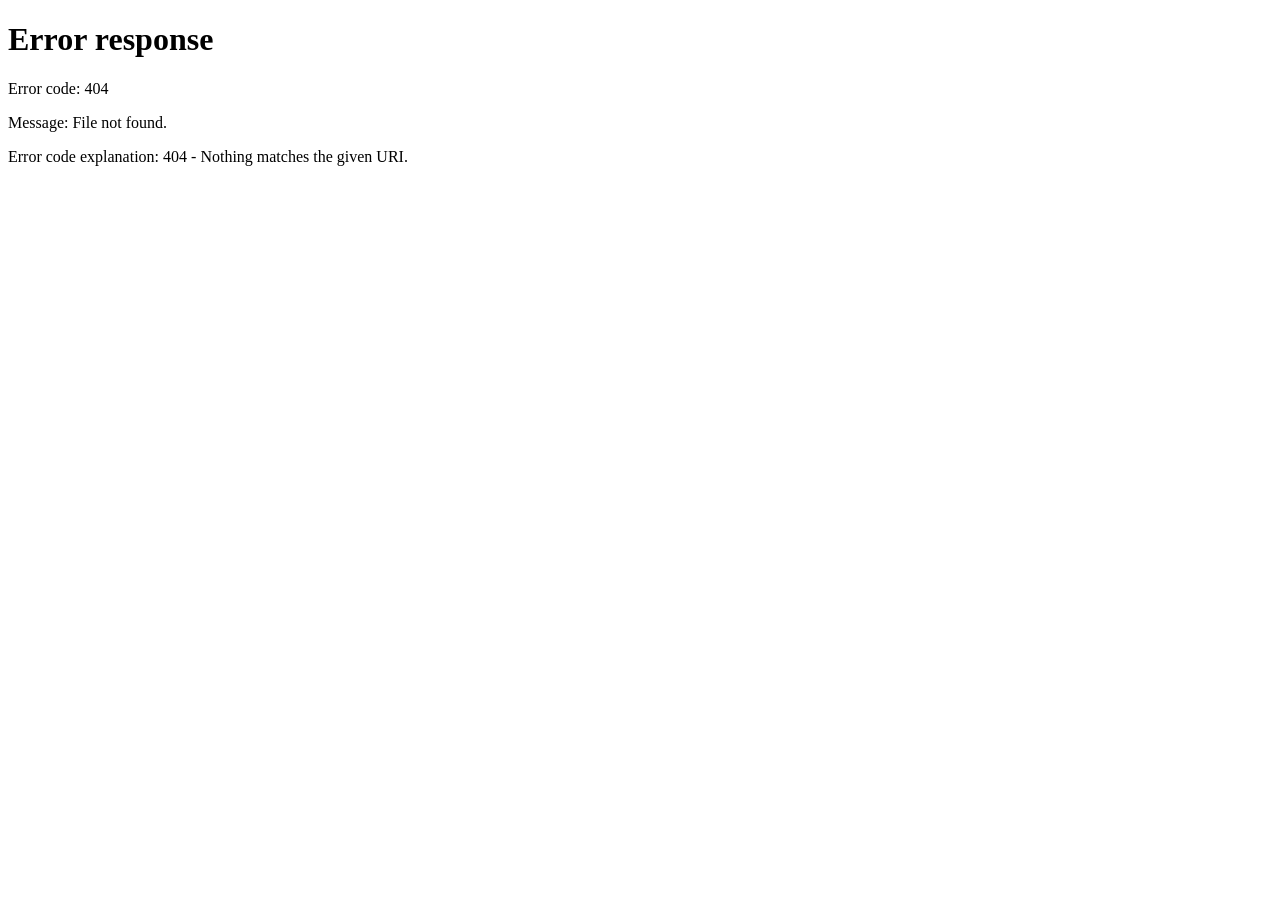
==== web-app/index.html @ ee0d389c "feat: add interactive Members tab synced with mobile logins and Catalog search view" ====
<!DOCTYPE html>
<html lang="en">
<head>
  <meta charset="UTF-8">
  <meta name="viewport" content="width=device-width, initial-scale=1.0">
  <title>Kensington Community Library - Web Dashboard</title>
  <link rel="stylesheet" href="../css/desktop.css">

  <style>
    .nav-tabs {
      display: flex;
      gap: 12px;
      margin-bottom: 24px;
      border-bottom: 2px solid #cbd5e1;
      padding-bottom: 8px;
    }
    .tab-btn {
      padding: 10px 18px;
      border: none;
      background: transparent;
      font-size: 1rem;
      font-weight: bold;
      color: #64748b;
      cursor: pointer;
      border-radius: 6px;
    }
    .tab-btn.active {
      background: #065a82;
      color: #ffffff;
    }
    .view-panel {
      display: none;
    }
    .view-panel.active {
      display: block;
    }
    .member-table, .catalog-table {
      width: 100%;
      border-collapse: collapse;
      margin-top: 12px;
      background: #ffffff;
      border-radius: 8px;
      overflow: hidden;
      border: 1px solid #cbd5e1;
    }
    .member-table th, .member-table td,
    .catalog-table th, .catalog-table td {
      padding: 12px 16px;
      text-align: left;
      border-bottom: 1px solid #e2e8f0;
    }
    .member-table th, .catalog-table th {
      background: #f1f5f9;
      color: #1e293b;
    }
    .badge-active {
      background: #27ae60;
      color: #fff;
      padding: 3px 8px;
      border-radius: 12px;
      font-size: 0.75rem;
      font-weight: bold;
    }
  </style>

  <script>
    // Desktop Auth Guard
    if (localStorage.getItem('abts_authenticated') !== 'true') {
      window.location.href = 'login.html';
    }
  </script>
</head>
<body>

  <!-- Header Banner -->
  <header class="desktop-header" id="main-header" style="background: #065a82; color: #fff; padding: 16px 32px; display: flex; justify-content: space-between; align-items: center;">
    <div>
      <h1 style="font-size: 1.4rem; font-weight: bold;">Kensington Community Library Dashboard</h1>
      <p style="font-size: 0.85rem; opacity: 0.9;" id="nav-user-identity">Member: Loading...</p>
    </div>

    <div style="display: flex; align-items: center; gap: 16px;">
      <button onclick="toggleTheme()" id="theme-btn" style="padding: 8px 14px; border: 1px solid #cbd5e1; border-radius: 6px; cursor: pointer; background: #ffffff; color: #1e293b;">
        🌙 Dark Mode
      </button>
      <button onclick="handleLogout()" style="padding: 8px 14px; background: #e74c3c; color: #ffffff; border: none; border-radius: 6px; cursor: pointer; font-weight: bold;">
        Sign Out
      </button>
    </div>
  </header>

  <!-- Main Content Area -->
  <main class="desktop-content" style="padding: 32px; max-width: 1200px; margin: 0 auto;">
    
    <!-- Navigation Tabs (Dashboard, Members, Catalog) -->
    <div class="nav-tabs">
      <button class="tab-btn active" onclick="switchTab('dashboard', this)">📊 Dashboard</button>
      <button class="tab-btn" onclick="switchTab('members', this)">👥 Members</button>
      <button class="tab-btn" onclick="switchTab('catalog', this)">📚 Catalog</button>
    </div>

    <!-- PANEL 1: DASHBOARD OVERVIEW -->
    <div id="view-dashboard" class="view-panel active">
      <section style="margin-bottom: 24px;">
        <h2 id="desktop-greeting">Welcome back!</h2>
        <p id="desktop-account-info">Active Library Member Account</p>
      </section>

      <div style="display: grid; grid-template-columns: 2fr 1fr; gap: 24px;">
        <!-- Active Loans -->
        <section class="card-section">
          <h3>Active Borrowed Books</h3>
          <div style="display: flex; flex-direction: column; gap: 12px; margin-top: 12px;">
            <div class="carousel-card" style="padding: 16px; border: 1px solid #cbd5e1; border-radius: 8px; background: #fff;">
              <h4>1984</h4>
              <p style="color: #64748b; font-size: 0.88rem;">George Orwell • Due in 2 Days (Sep 5, 2026)</p>
            </div>
            <div class="carousel-card" style="padding: 16px; border: 1px solid #cbd5e1; border-radius: 8px; background: #fff;">
              <h4>To Kill a Mockingbird</h4>
              <p style="color: #64748b; font-size: 0.88rem;">Harper Lee • Due in 10 Days (Sep 13, 2026)</p>
            </div>
          </div>
        </section>

        <!-- Digital ID Summary -->
        <section class="card-section">
          <h3>Digital Membership</h3>
          <div class="carousel-card" style="padding: 20px; border: 1px solid #cbd5e1; border-radius: 8px; text-align: center; margin-top: 12px; background: #fff;">
            <p><strong>Member Status:</strong> <span class="badge-active">ACTIVE</span></p>
            <h3 id="desktop-id-name" style="margin-top: 8px;">Jane Doe</h3>
            <p id="desktop-id-code" style="color: #64748b; font-size: 0.85rem;">ID: M-1001-2026</p>
            <p style="font-family: monospace; letter-spacing: 2px; margin-top: 12px; font-size: 1.1rem;">||||| | |||| ||| |||||</p>
          </div>
        </section>
      </div>
    </div>

    <!-- PANEL 2: MEMBERS MANAGEMENT -->
    <div id="view-members" class="view-panel">
      <h3>Registered & Recently Logged-In Members</h3>
      <p style="color: #64748b; font-size: 0.9rem; margin-top: 4px;">Live session synchronized with the Mobile Library Application.</p>
      
      <table class="member-table" id="memberTable">
        <thead>
          <tr>
            <th>Member Name</th>
            <th>Email Address</th>
            <th>Member ID</th>
            <th>Status</th>
            <th>Last Active Device</th>
          </tr>
        </thead>
        <tbody id="member-table-body">
          <!-- Dynamic row loaded via JS -->
          <tr>
            <td>Jane Doe</td>
            <td>jane.doe@kensington.org</td>
            <td>M-1001-2026</td>
            <td><span class="badge-active">ACTIVE</span></td>
            <td>Mobile App</td>
          </tr>
        </tbody>
      </table>
    </div>

    <!-- PANEL 3: CATALOG SEARCH -->
    <div id="view-catalog" class="view-panel">
      <h3>Library Book Catalog</h3>
      <input type="text" id="catalog-search-input" onkeyup="filterCatalog()" placeholder="🔍 Type title or author..." style="width: 100%; padding: 12px; border: 1px solid #cbd5e1; border-radius: 8px; margin: 12px 0;">
      
      <table class="catalog-table" id="catalogTable">
        <thead>
          <tr>
            <th>Book Title</th>
            <th>Author</th>
            <th>Genre / Category</th>
            <th>Status</th>
          </tr>
        </thead>
        <tbody>
          <tr>
            <td>1984</td>
            <td>George Orwell</td>
            <td>Dystopian / Fiction</td>
            <td><span style="color: #e67e22; font-weight: bold;">Checked Out</span></td>
          </tr>
          <tr>
            <td>To Kill a Mockingbird</td>
            <td>Harper Lee</td>
            <td>Classic / Fiction</td>
            <td><span style="color: #e67e22; font-weight: bold;">Checked Out</span></td>
          </tr>
          <tr>
            <td>The Great Gatsby</td>
            <td>F. Scott Fitzgerald</td>
            <td>Classic Literature</td>
            <td><span style="color: #27ae60; font-weight: bold;">Available</span></td>
          </tr>
          <tr>
            <td>Pride and Prejudice</td>
            <td>Jane Austen</td>
            <td>Romance / Classic</td>
            <td><span style="color: #27ae60; font-weight: bold;">Available</span></td>
          </tr>
        </tbody>
      </table>
    </div>

  </main>

  <script>
    document.addEventListener("DOMContentLoaded", () => {
      const name = localStorage.getItem('abts_user_name') || 'Jane Doe';
      const email = localStorage.getItem('abts_user_email') || 'jane.doe@kensington.org';
      
      // Update User Identity across dashboard
      document.getElementById('nav-user-identity').textContent = `Member: ${name} (${email})`;
      document.getElementById('desktop-greeting').textContent = `Welcome back, ${name} 👋`;
      document.getElementById('desktop-account-info').textContent = `Account: ${email} | Kensington Main Branch`;
      document.getElementById('desktop-id-name').textContent = name;
      document.getElementById('desktop-id-code').textContent = `ID: M-${email.substring(0, 4).toUpperCase()}-2026`;

      // Update Members Table with Logged-In Mobile User
      const tbody = document.getElementById('member-table-body');
      tbody.innerHTML = `
        <tr>
          <td><strong>${name}</strong></td>
          <td>${email}</td>
          <td>M-${email.substring(0, 4).toUpperCase()}-2026</td>
          <td><span class="badge-active">ONLINE</span></td>
          <td>Mobile App / Web Portal</td>
        </tr>
        <tr>
          <td>Jane Doe</td>
          <td>jane.doe@kensington.org</td>
          <td>M-1001-2026</td>
          <td><span class="badge-active">ACTIVE</span></td>
          <td>Mobile App</td>
        </tr>
      `;

      // Apply Dark Mode if active
      if (localStorage.getItem('abts_theme') === 'dark') {
        applyDarkTheme(true);
      }
    });

    // Tab Switching Logic
    function switchTab(tabName, btnElement) {
      document.querySelectorAll('.tab-btn').forEach(b => b.classList.remove('active'));
      document.querySelectorAll('.view-panel').forEach(p => p.classList.remove('active'));

      btnElement.classList.add('active');
      document.getElementById(`view-${tabName}`).classList.add('active');
    }

    // Live Catalog Filter
    function filterCatalog() {
      const query = document.getElementById('catalog-search-input').value.toLowerCase();
      const rows = document.querySelectorAll('#catalogTable tbody tr');

      rows.forEach(row => {
        const text = row.textContent.toLowerCase();
        row.style.display = text.includes(query) ? "" : "none";
      });
    }

    // Global Theme Toggle
    function toggleTheme() {
      const isDark = localStorage.getItem('abts_theme') !== 'dark';
      localStorage.setItem('abts_theme', isDark ? 'dark' : 'light');
      applyDarkTheme(isDark);
    }

    function applyDarkTheme(isDark) {
      document.body.style.backgroundColor = isDark ? "#0f172a" : "#f8fafc";
      document.body.style.color = isDark ? "#f8fafc" : "#1e293b";

      const header = document.getElementById('main-header');
      if (header) header.style.backgroundColor = isDark ? "#1e293b" : "#065a82";

      const cards = document.querySelectorAll('.carousel-card, .member-table, .catalog-table');
      cards.forEach(card => {
        card.style.backgroundColor = isDark ? "#1e293b" : "#ffffff";
        card.style.color = isDark ? "#f8fafc" : "#1e293b";
        card.style.borderColor = isDark ? "#334155" : "#cbd5e1";
      });

      const btn = document.getElementById('theme-btn');
      if (btn) {
        btn.textContent = isDark ? "☀️ Light Mode" : "🌙 Dark Mode";
        btn.style.backgroundColor = isDark ? "#334155" : "#ffffff";
        btn.style.color = isDark ? "#ffffff" : "#1e293b";
      }
    }

    function handleLogout() {
      localStorage.removeItem('abts_authenticated');
      localStorage.removeItem('abts_user_name');
      localStorage.removeItem('abts_user_email');
      alert("Signed out of Desktop Portal. Returning to login screen.");
      window.location.href = 'login.html';
    }
  </script>
</body>
</html>
---- css/desktop.css ----
/* Base Resets & Layout */
* {
  margin: 0;
  padding: 0;
  box-sizing: border-box;
  font-family: 'Segoe UI', Tahoma, Geneva, Verdana, sans-serif;
}

body {
  background-color: #f4f6f9;
  color: #333;
}

.app-header {
  background-color: #1a252f;
  color: #fff;
  padding: 1rem 2rem;
  display: flex;
  justify-content: space-between;
  align-items: center;
}

.layout-container {
  display: flex;
  min-height: calc(100vh - 120px);
}

.sidebar {
  width: 240px;
  background-color: #2c3e50;
  padding-top: 1rem;
}

.sidebar ul {
  list-style: none;
}

.sidebar a {
  display: block;
  color: #ecf0f1;
  padding: 1rem 1.5rem;
  text-decoration: none;
}

.sidebar a.active, .sidebar a:hover {
  background-color: #34495e;
  border-left: 4px solid #3498db;
}

.main-content {
  flex: 1;
  padding: 2rem;
}

/* Metric Indicator Cards */
.metrics-grid {
  display: grid;
  grid-template-columns: repeat(3, 1fr);
  gap: 1.5rem;
  margin-bottom: 2rem;
}

.metric-card {
  background: #fff;
  padding: 1.5rem;
  border-radius: 6px;
  box-shadow: 0 2px 4px rgba(0,0,0,0.05);
}

.metric-number {
  font-size: 2rem;
  font-weight: bold;
  color: #2c3e50;
  margin-top: 0.5rem;
}

.metric-card.alert .metric-number {
  color: #e74c3c;
}

/* Tables */
.data-table {
  width: 100%;
  border-collapse: collapse;
  background: #fff;
  margin-top: 1rem;
}

.data-table th, .data-table td {
  padding: 0.75rem 1rem;
  border: 1px solid #e2e8f0;
  text-align: left;
}

.data-table th {
  background-color: #f8fafc;
}

.badge {
  padding: 0.25rem 0.5rem;
  border-radius: 4px;
  font-size: 0.85rem;
}

.status-active { background: #e8f5e9; color: #2e7d32; }
.status-overdue { background: #ffebee; color: #c62828; }

/* Forms */
.form-group {
  margin-bottom: 1.2rem;
  display: flex;
  flex-direction: column;
}

.form-group label {
  margin-bottom: 0.4rem;
  font-weight: 600;
}

.form-group input {
  padding: 0.6rem;
  border: 1px solid #ccc;
  border-radius: 4px;
  max-width: 400px;
}

.submit-btn {
  background-color: #27ae60;
  color: #fff;
  border: none;
  padding: 0.75rem 1.5rem;
  border-radius: 4px;
  cursor: pointer;
}
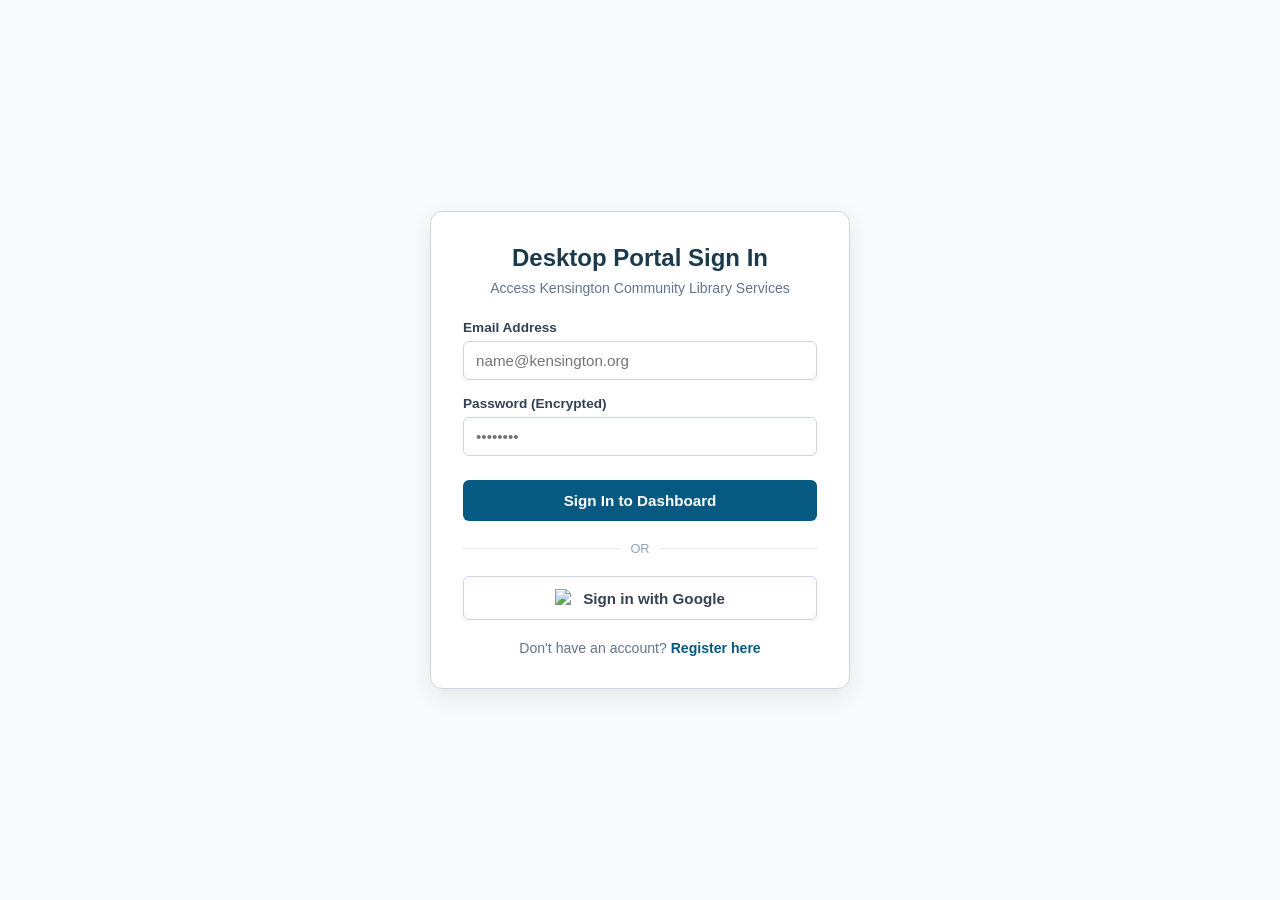
==== commit c2c1e44d: "feat: add interactive book availability check, borrowing workflow, and cross-platform loan sync" ====
--- a/web-app/index.html
+++ b/web-app/index.html
@@ -7,64 +7,18 @@
   <link rel="stylesheet" href="../css/desktop.css">
 
   <style>
-    .nav-tabs {
-      display: flex;
-      gap: 12px;
-      margin-bottom: 24px;
-      border-bottom: 2px solid #cbd5e1;
-      padding-bottom: 8px;
-    }
-    .tab-btn {
-      padding: 10px 18px;
-      border: none;
-      background: transparent;
-      font-size: 1rem;
-      font-weight: bold;
-      color: #64748b;
-      cursor: pointer;
-      border-radius: 6px;
-    }
-    .tab-btn.active {
-      background: #065a82;
-      color: #ffffff;
-    }
-    .view-panel {
-      display: none;
-    }
-    .view-panel.active {
-      display: block;
-    }
-    .member-table, .catalog-table {
-      width: 100%;
-      border-collapse: collapse;
-      margin-top: 12px;
-      background: #ffffff;
-      border-radius: 8px;
-      overflow: hidden;
-      border: 1px solid #cbd5e1;
-    }
-    .member-table th, .member-table td,
-    .catalog-table th, .catalog-table td {
-      padding: 12px 16px;
-      text-align: left;
-      border-bottom: 1px solid #e2e8f0;
-    }
-    .member-table th, .catalog-table th {
-      background: #f1f5f9;
-      color: #1e293b;
-    }
-    .badge-active {
-      background: #27ae60;
-      color: #fff;
-      padding: 3px 8px;
-      border-radius: 12px;
-      font-size: 0.75rem;
-      font-weight: bold;
-    }
+    .nav-tabs { display: flex; gap: 12px; margin-bottom: 24px; border-bottom: 2px solid #cbd5e1; padding-bottom: 8px; }
+    .tab-btn { padding: 10px 18px; border: none; background: transparent; font-size: 1rem; font-weight: bold; color: #64748b; cursor: pointer; border-radius: 6px; }
+    .tab-btn.active { background: #065a82; color: #ffffff; }
+    .view-panel { display: none; }
+    .view-panel.active { display: block; }
+    .member-table, .catalog-table { width: 100%; border-collapse: collapse; margin-top: 12px; background: #ffffff; border-radius: 8px; overflow: hidden; border: 1px solid #cbd5e1; }
+    .member-table th, .member-table td, .catalog-table th, .catalog-table td { padding: 12px 16px; text-align: left; border-bottom: 1px solid #e2e8f0; }
+    .member-table th, .catalog-table th { background: #f1f5f9; color: #1e293b; }
+    .badge-active { background: #27ae60; color: #fff; padding: 3px 8px; border-radius: 12px; font-size: 0.75rem; font-weight: bold; }
   </style>
 
   <script>
-    // Desktop Auth Guard
     if (localStorage.getItem('abts_authenticated') !== 'true') {
       window.location.href = 'login.html';
     }
@@ -72,7 +26,6 @@
 </head>
 <body>
 
-  <!-- Header Banner -->
   <header class="desktop-header" id="main-header" style="background: #065a82; color: #fff; padding: 16px 32px; display: flex; justify-content: space-between; align-items: center;">
     <div>
       <h1 style="font-size: 1.4rem; font-weight: bold;">Kensington Community Library Dashboard</h1>
@@ -89,10 +42,7 @@
     </div>
   </header>
 
-  <!-- Main Content Area -->
   <main class="desktop-content" style="padding: 32px; max-width: 1200px; margin: 0 auto;">
-    
-    <!-- Navigation Tabs (Dashboard, Members, Catalog) -->
     <div class="nav-tabs">
       <button class="tab-btn active" onclick="switchTab('dashboard', this)">📊 Dashboard</button>
       <button class="tab-btn" onclick="switchTab('members', this)">👥 Members</button>
@@ -107,22 +57,11 @@
       </section>
 
       <div style="display: grid; grid-template-columns: 2fr 1fr; gap: 24px;">
-        <!-- Active Loans -->
         <section class="card-section">
-          <h3>Active Borrowed Books</h3>
-          <div style="display: flex; flex-direction: column; gap: 12px; margin-top: 12px;">
-            <div class="carousel-card" style="padding: 16px; border: 1px solid #cbd5e1; border-radius: 8px; background: #fff;">
-              <h4>1984</h4>
-              <p style="color: #64748b; font-size: 0.88rem;">George Orwell • Due in 2 Days (Sep 5, 2026)</p>
-            </div>
-            <div class="carousel-card" style="padding: 16px; border: 1px solid #cbd5e1; border-radius: 8px; background: #fff;">
-              <h4>To Kill a Mockingbird</h4>
-              <p style="color: #64748b; font-size: 0.88rem;">Harper Lee • Due in 10 Days (Sep 13, 2026)</p>
-            </div>
-          </div>
+          <h3>Active Borrowed Books (Live Mobile Sync)</h3>
+          <div id="admin-borrowed-list" style="display: flex; flex-direction: column; gap: 12px; margin-top: 12px;"></div>
         </section>
 
-        <!-- Digital ID Summary -->
         <section class="card-section">
           <h3>Digital Membership</h3>
           <div class="carousel-card" style="padding: 20px; border: 1px solid #cbd5e1; border-radius: 8px; text-align: center; margin-top: 12px; background: #fff;">
@@ -138,7 +77,7 @@
     <!-- PANEL 2: MEMBERS MANAGEMENT -->
     <div id="view-members" class="view-panel">
       <h3>Registered & Recently Logged-In Members</h3>
-      <p style="color: #64748b; font-size: 0.9rem; margin-top: 4px;">Live session synchronized with the Mobile Library Application.</p>
+      <p style="color: #64748b; font-size: 0.9rem; margin-top: 4px;">Live session & loan activity synchronized with the Mobile Library Application.</p>
       
       <table class="member-table" id="memberTable">
         <thead>
@@ -146,20 +85,12 @@
             <th>Member Name</th>
             <th>Email Address</th>
             <th>Member ID</th>
+            <th>Borrowed Books</th>
             <th>Status</th>
             <th>Last Active Device</th>
           </tr>
         </thead>
-        <tbody id="member-table-body">
-          <!-- Dynamic row loaded via JS -->
-          <tr>
-            <td>Jane Doe</td>
-            <td>jane.doe@kensington.org</td>
-            <td>M-1001-2026</td>
-            <td><span class="badge-active">ACTIVE</span></td>
-            <td>Mobile App</td>
-          </tr>
-        </tbody>
+        <tbody id="member-table-body"></tbody>
       </table>
     </div>
 
@@ -173,60 +104,56 @@
           <tr>
             <th>Book Title</th>
             <th>Author</th>
-            <th>Genre / Category</th>
+            <th>Borrowed By</th>
             <th>Status</th>
           </tr>
         </thead>
-        <tbody>
-          <tr>
-            <td>1984</td>
-            <td>George Orwell</td>
-            <td>Dystopian / Fiction</td>
-            <td><span style="color: #e67e22; font-weight: bold;">Checked Out</span></td>
-          </tr>
-          <tr>
-            <td>To Kill a Mockingbird</td>
-            <td>Harper Lee</td>
-            <td>Classic / Fiction</td>
-            <td><span style="color: #e67e22; font-weight: bold;">Checked Out</span></td>
-          </tr>
-          <tr>
-            <td>The Great Gatsby</td>
-            <td>F. Scott Fitzgerald</td>
-            <td>Classic Literature</td>
-            <td><span style="color: #27ae60; font-weight: bold;">Available</span></td>
-          </tr>
-          <tr>
-            <td>Pride and Prejudice</td>
-            <td>Jane Austen</td>
-            <td>Romance / Classic</td>
-            <td><span style="color: #27ae60; font-weight: bold;">Available</span></td>
-          </tr>
-        </tbody>
+        <tbody id="catalog-table-body"></tbody>
       </table>
     </div>
-
   </main>
 
   <script>
+    function getBorrowedBooks(defaultMember) {
+      const stored = localStorage.getItem('abts_borrowed_books');
+      if (stored) return JSON.parse(stored);
+      const defaults = [
+        { title: "1984", author: "George Orwell", year: "1949", dueDate: "Nov 29, 2026", borrowedBy: defaultMember },
+        { title: "To Kill a Mockingbird", author: "Harper Lee", year: "1960", dueDate: "Dec 5, 2026", borrowedBy: defaultMember }
+      ];
+      localStorage.setItem('abts_borrowed_books', JSON.stringify(defaults));
+      return defaults;
+    }
+
     document.addEventListener("DOMContentLoaded", () => {
-      const name = localStorage.getItem('abts_user_name') || 'Jane Doe';
-      const email = localStorage.getItem('abts_user_email') || 'jane.doe@kensington.org';
-      
-      // Update User Identity across dashboard
+      const name = localStorage.getItem('abts_user_name') || 'Josecontreiras';
+      const email = localStorage.getItem('abts_user_email') || 'josecontreiras14@gmail.com';
+      const borrowedBooks = getBorrowedBooks(name);
+
       document.getElementById('nav-user-identity').textContent = `Member: ${name} (${email})`;
       document.getElementById('desktop-greeting').textContent = `Welcome back, ${name} 👋`;
       document.getElementById('desktop-account-info').textContent = `Account: ${email} | Kensington Main Branch`;
       document.getElementById('desktop-id-name').textContent = name;
       document.getElementById('desktop-id-code').textContent = `ID: M-${email.substring(0, 4).toUpperCase()}-2026`;
 
-      // Update Members Table with Logged-In Mobile User
+      // 1. Render Active Borrowed Books on Dashboard
+      const borrowedContainer = document.getElementById('admin-borrowed-list');
+      borrowedContainer.innerHTML = borrowedBooks.map(book => `
+        <div class="carousel-card" style="padding: 16px; border: 1px solid #cbd5e1; border-radius: 8px; background: #fff;">
+          <h4>${book.title}</h4>
+          <p style="color: #64748b; font-size: 0.88rem;">${book.author} • Borrowed by <strong>${book.borrowedBy || name}</strong> • Due ${book.dueDate}</p>
+        </div>
+      `).join('');
+
+      // 2. Render Members Table with Borrowed Books Summary
+      const bookTitles = borrowedBooks.map(b => b.title).join(', ');
       const tbody = document.getElementById('member-table-body');
       tbody.innerHTML = `
         <tr>
           <td><strong>${name}</strong></td>
           <td>${email}</td>
           <td>M-${email.substring(0, 4).toUpperCase()}-2026</td>
+          <td><strong>${borrowedBooks.length} Book(s):</strong> ${bookTitles}</td>
           <td><span class="badge-active">ONLINE</span></td>
           <td>Mobile App / Web Portal</td>
         </tr>
@@ -234,38 +161,62 @@
           <td>Jane Doe</td>
           <td>jane.doe@kensington.org</td>
           <td>M-1001-2026</td>
+          <td>0 Books</td>
           <td><span class="badge-active">ACTIVE</span></td>
           <td>Mobile App</td>
         </tr>
       `;
 
-      // Apply Dark Mode if active
+      // 3. Render Catalog Table (Merges Borrowed Books + Available Library Stock)
+      const baseCatalog = [
+        { title: "The Great Gatsby", author: "F. Scott Fitzgerald" },
+        { title: "Pride and Prejudice", author: "Jane Austen" },
+        { title: "The Catcher in the Rye", author: "J.D. Salinger" }
+      ];
+
+      const catalogBody = document.getElementById('catalog-table-body');
+      const borrowedRows = borrowedBooks.map(b => `
+        <tr>
+          <td><strong>${b.title}</strong></td>
+          <td>${b.author}</td>
+          <td>${b.borrowedBy || name}</td>
+          <td><span style="color: #e67e22; font-weight: bold;">Checked Out (Due ${b.dueDate})</span></td>
+        </tr>
+      `).join('');
+
+      const availableRows = baseCatalog
+        .filter(item => !borrowedBooks.some(b => b.title.toLowerCase() === item.title.toLowerCase()))
+        .map(item => `
+          <tr>
+            <td>${item.title}</td>
+            <td>${item.author}</td>
+            <td>—</td>
+            <td><span style="color: #27ae60; font-weight: bold;">Available</span></td>
+          </tr>
+        `).join('');
+
+      catalogBody.innerHTML = borrowedRows + availableRows;
+
       if (localStorage.getItem('abts_theme') === 'dark') {
         applyDarkTheme(true);
       }
     });
 
-    // Tab Switching Logic
     function switchTab(tabName, btnElement) {
       document.querySelectorAll('.tab-btn').forEach(b => b.classList.remove('active'));
       document.querySelectorAll('.view-panel').forEach(p => p.classList.remove('active'));
-
       btnElement.classList.add('active');
       document.getElementById(`view-${tabName}`).classList.add('active');
     }
 
-    // Live Catalog Filter
     function filterCatalog() {
       const query = document.getElementById('catalog-search-input').value.toLowerCase();
       const rows = document.querySelectorAll('#catalogTable tbody tr');
-
       rows.forEach(row => {
-        const text = row.textContent.toLowerCase();
-        row.style.display = text.includes(query) ? "" : "none";
+        row.style.display = row.textContent.toLowerCase().includes(query) ? "" : "none";
       });
     }
 
-    // Global Theme Toggle
     function toggleTheme() {
       const isDark = localStorage.getItem('abts_theme') !== 'dark';
       localStorage.setItem('abts_theme', isDark ? 'dark' : 'light');
@@ -275,17 +226,13 @@
     function applyDarkTheme(isDark) {
       document.body.style.backgroundColor = isDark ? "#0f172a" : "#f8fafc";
       document.body.style.color = isDark ? "#f8fafc" : "#1e293b";
-
       const header = document.getElementById('main-header');
       if (header) header.style.backgroundColor = isDark ? "#1e293b" : "#065a82";
-
-      const cards = document.querySelectorAll('.carousel-card, .member-table, .catalog-table');
-      cards.forEach(card => {
+      document.querySelectorAll('.carousel-card, .member-table, .catalog-table').forEach(card => {
         card.style.backgroundColor = isDark ? "#1e293b" : "#ffffff";
         card.style.color = isDark ? "#f8fafc" : "#1e293b";
         card.style.borderColor = isDark ? "#334155" : "#cbd5e1";
       });
-
       const btn = document.getElementById('theme-btn');
       if (btn) {
         btn.textContent = isDark ? "☀️ Light Mode" : "🌙 Dark Mode";
@@ -298,7 +245,6 @@
       localStorage.removeItem('abts_authenticated');
       localStorage.removeItem('abts_user_name');
       localStorage.removeItem('abts_user_email');
-      alert("Signed out of Desktop Portal. Returning to login screen.");
       window.location.href = 'login.html';
     }
   </script>
